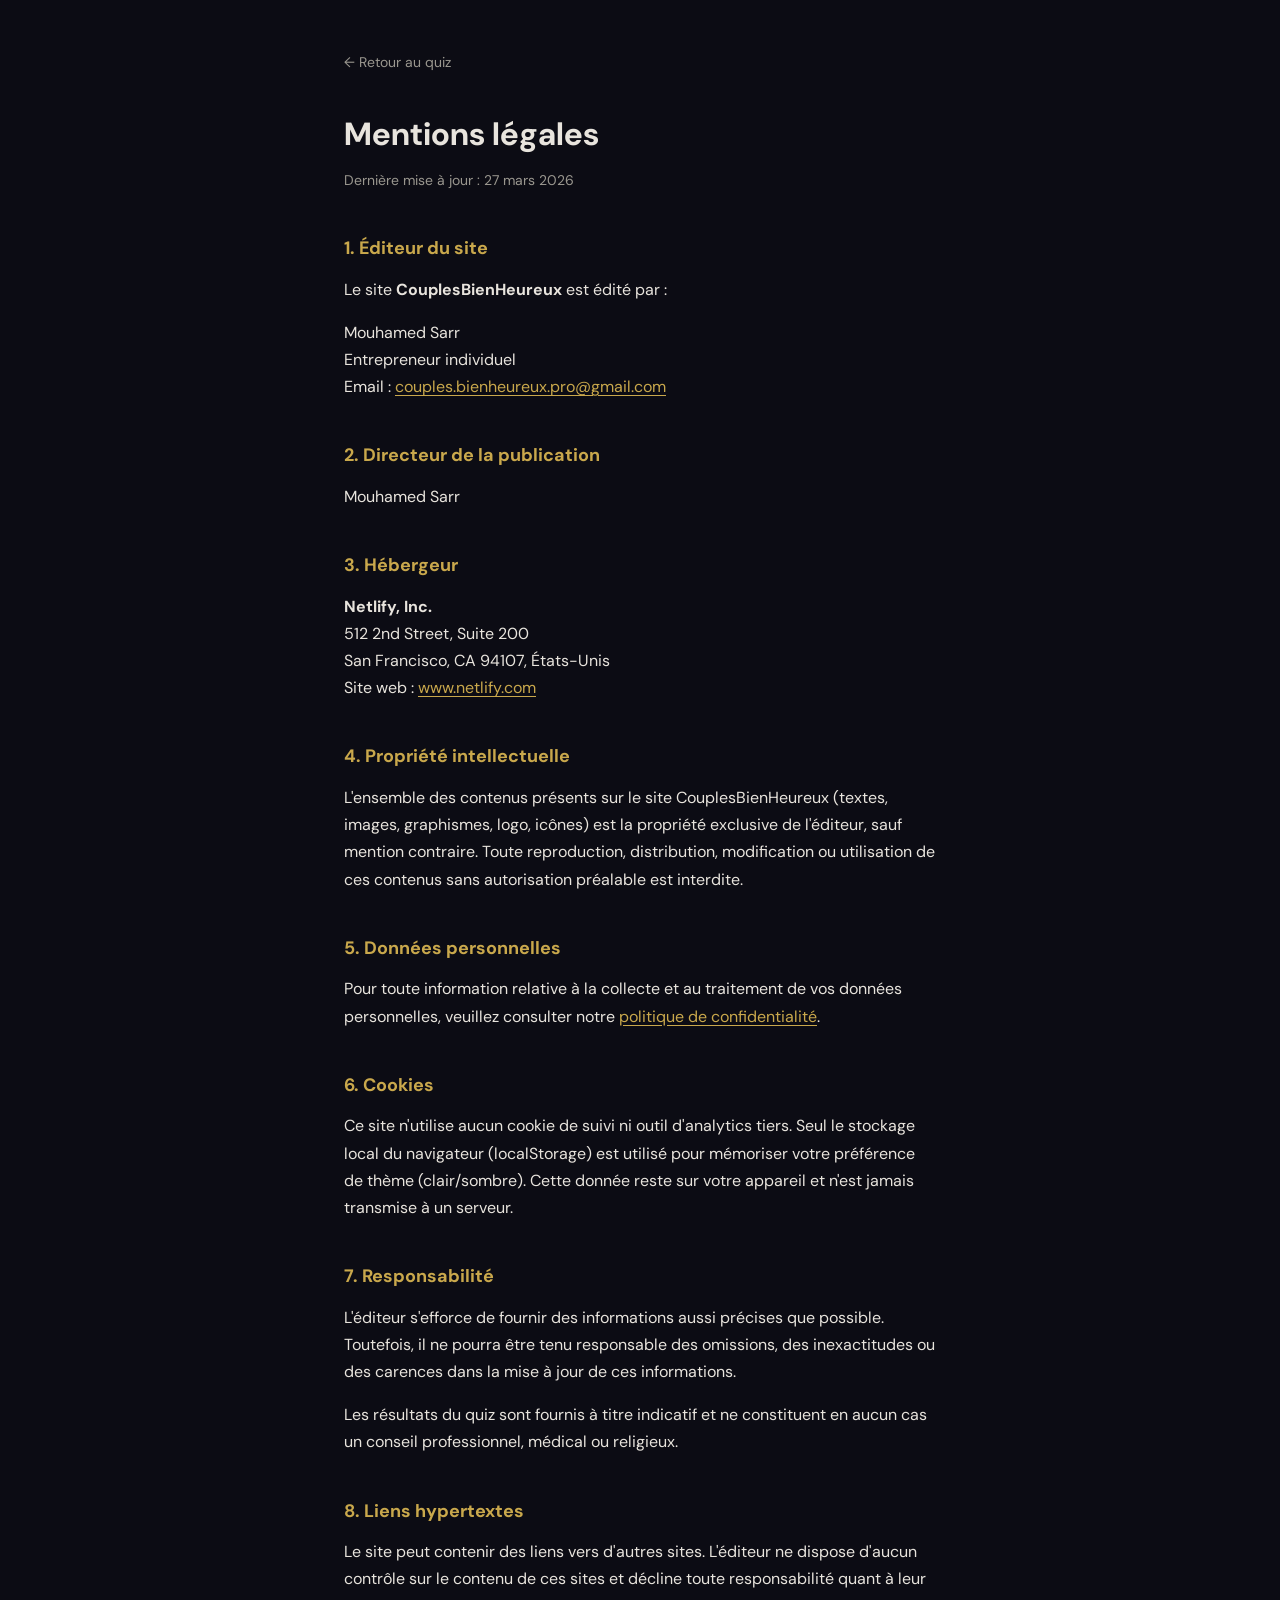
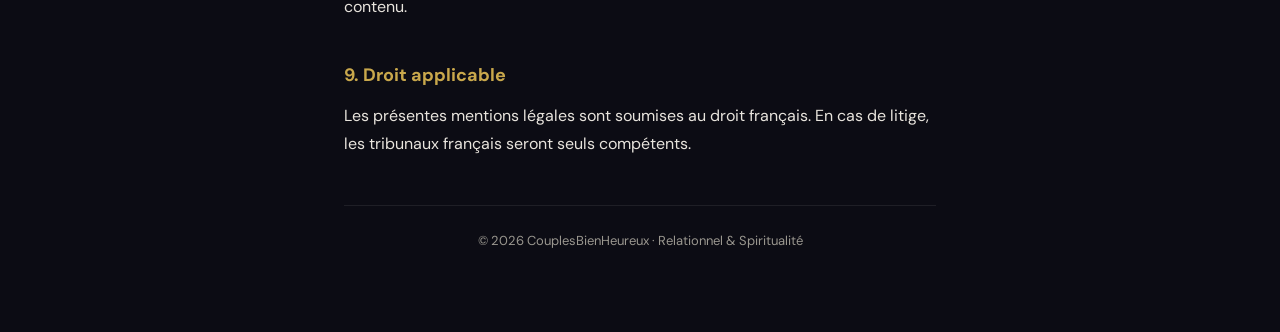
==== mentions-legales.html @ b8d2e743 "Add mentions légales page and fix contact email" ====
<!DOCTYPE html>
<html lang="fr">
<head>
  <meta charset="UTF-8">
  <meta name="viewport" content="width=device-width, initial-scale=1.0">
  <title>Mentions légales | CouplesBienHeureux</title>
  <meta name="description" content="Mentions légales du site CouplesBienHeureux.">
  <link rel="preconnect" href="https://fonts.googleapis.com">
  <link rel="preconnect" href="https://fonts.gstatic.com" crossorigin>
  <link href="https://fonts.googleapis.com/css2?family=DM+Sans:wght@400;500;700&display=swap" rel="stylesheet">
  <style>
    *, *::before, *::after { box-sizing: border-box; margin: 0; padding: 0; }

    :root {
      --bg: #0C0C14;
      --surface: #15151F;
      --text: #E8E4DD;
      --text-muted: #9A978F;
      --accent: #C9A84C;
    }

    body {
      font-family: 'DM Sans', system-ui, sans-serif;
      background: var(--bg);
      color: var(--text);
      line-height: 1.7;
      -webkit-font-smoothing: antialiased;
      -moz-osx-font-smoothing: grayscale;
    }

    .container {
      max-width: 40rem;
      margin: 0 auto;
      padding: 3rem 1.5rem 4rem;
    }

    a {
      color: var(--accent);
      text-decoration: underline;
      text-underline-offset: 3px;
    }

    a:hover { text-decoration-color: transparent; }

    .back-link {
      display: inline-block;
      margin-bottom: 2rem;
      font-size: 0.875rem;
      color: var(--text-muted);
      text-decoration: none;
    }

    .back-link:hover { color: var(--text); }

    h1 {
      font-size: clamp(1.5rem, 4vw, 2rem);
      font-weight: 700;
      margin-bottom: 0.5rem;
      color: var(--text);
    }

    .last-updated {
      font-size: 0.875rem;
      color: var(--text-muted);
      margin-bottom: 2.5rem;
    }

    h2 {
      font-size: 1.125rem;
      font-weight: 700;
      margin-top: 2.5rem;
      margin-bottom: 0.75rem;
      color: var(--accent);
    }

    p, ul { margin-bottom: 1rem; }

    ul { padding-left: 1.25rem; }

    li { margin-bottom: 0.5rem; }

    .footer-legal {
      margin-top: 3rem;
      padding-top: 1.5rem;
      border-top: 1px solid rgba(255, 255, 255, 0.08);
      font-size: 0.8125rem;
      color: var(--text-muted);
      text-align: center;
    }
  </style>
</head>
<body>
  <main class="container">
    <a href="index.html" class="back-link">&larr; Retour au quiz</a>

    <h1>Mentions légales</h1>
    <p class="last-updated">Dernière mise à jour : 27 mars 2026</p>

    <h2>1. Éditeur du site</h2>
    <p>Le site <strong>CouplesBienHeureux</strong> est édité par :</p>
    <p>
      Mouhamed Sarr<br>
      Entrepreneur individuel<br>
      Email : <a href="mailto:couples.bienheureux.pro@gmail.com">couples.bienheureux.pro@gmail.com</a>
    </p>

    <h2>2. Directeur de la publication</h2>
    <p>Mouhamed Sarr</p>

    <h2>3. Hébergeur</h2>
    <p>
      <strong>Netlify, Inc.</strong><br>
      512 2nd Street, Suite 200<br>
      San Francisco, CA 94107, États-Unis<br>
      Site web : <a href="https://www.netlify.com" target="_blank" rel="noopener">www.netlify.com</a>
    </p>

    <h2>4. Propriété intellectuelle</h2>
    <p>L'ensemble des contenus présents sur le site CouplesBienHeureux (textes, images, graphismes, logo, icônes) est la propriété exclusive de l'éditeur, sauf mention contraire. Toute reproduction, distribution, modification ou utilisation de ces contenus sans autorisation préalable est interdite.</p>

    <h2>5. Données personnelles</h2>
    <p>Pour toute information relative à la collecte et au traitement de vos données personnelles, veuillez consulter notre <a href="privacy.html">politique de confidentialité</a>.</p>

    <h2>6. Cookies</h2>
    <p>Ce site n'utilise aucun cookie de suivi ni outil d'analytics tiers. Seul le stockage local du navigateur (localStorage) est utilisé pour mémoriser votre préférence de thème (clair/sombre). Cette donnée reste sur votre appareil et n'est jamais transmise à un serveur.</p>

    <h2>7. Responsabilité</h2>
    <p>L'éditeur s'efforce de fournir des informations aussi précises que possible. Toutefois, il ne pourra être tenu responsable des omissions, des inexactitudes ou des carences dans la mise à jour de ces informations.</p>
    <p>Les résultats du quiz sont fournis à titre indicatif et ne constituent en aucun cas un conseil professionnel, médical ou religieux.</p>

    <h2>8. Liens hypertextes</h2>
    <p>Le site peut contenir des liens vers d'autres sites. L'éditeur ne dispose d'aucun contrôle sur le contenu de ces sites et décline toute responsabilité quant à leur contenu.</p>

    <h2>9. Droit applicable</h2>
    <p>Les présentes mentions légales sont soumises au droit français. En cas de litige, les tribunaux français seront seuls compétents.</p>

    <footer class="footer-legal">
      <p>&copy; 2026 CouplesBienHeureux &middot; Relationnel &amp; Spiritualité</p>
    </footer>
  </main>
</body>
</html>
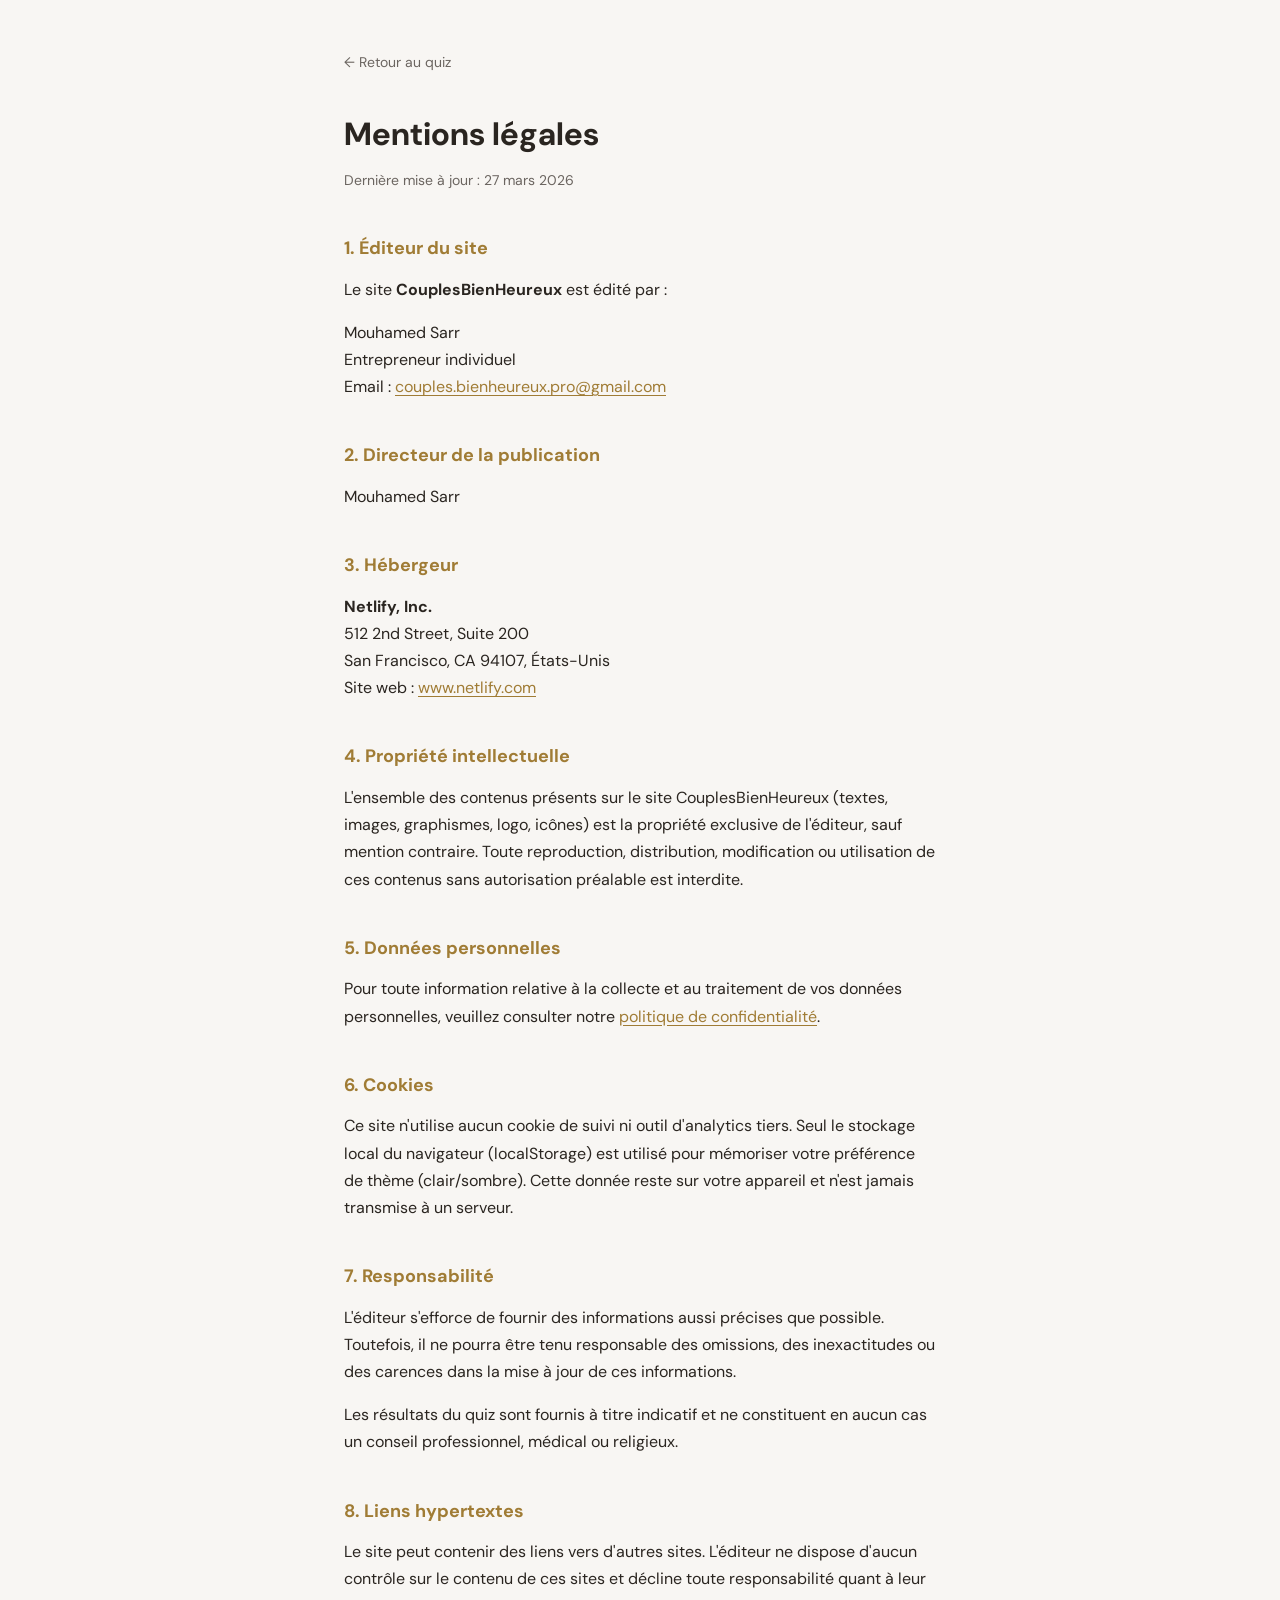
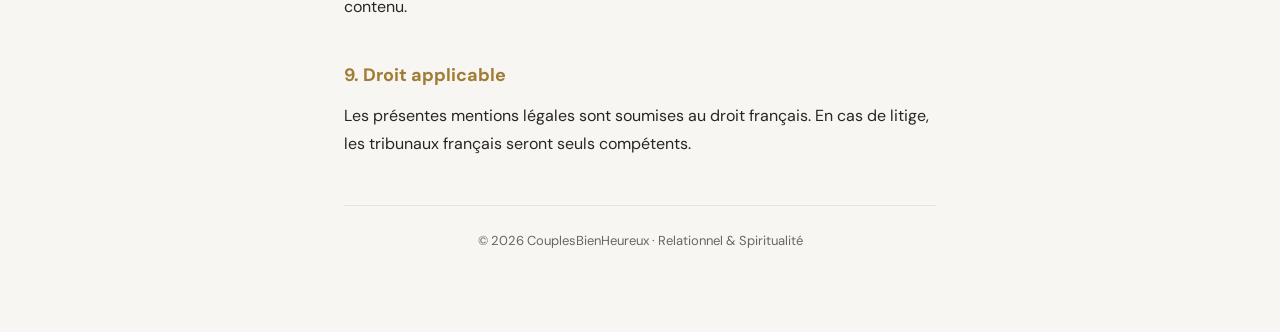
==== commit e29443f9: "Sync light/dark theme across all pages via localStorage" ====
--- a/mentions-legales.html
+++ b/mentions-legales.html
@@ -17,6 +17,33 @@
       --text: #E8E4DD;
       --text-muted: #9A978F;
       --accent: #C9A84C;
+    }
+
+    @media (prefers-color-scheme: light) {
+      :root:not([data-theme="dark"]) {
+        --bg: #F8F6F3;
+        --surface: #EFECEA;
+        --text: #2A2520;
+        --text-muted: #6B6560;
+        --accent: #A07C35;
+      }
+    }
+
+    [data-theme="light"] {
+      --bg: #F8F6F3;
+      --surface: #EFECEA;
+      --text: #2A2520;
+      --text-muted: #6B6560;
+      --accent: #A07C35;
+    }
+
+    @media (prefers-color-scheme: light) {
+      :root:not([data-theme="dark"]) .footer-legal {
+        border-top-color: rgba(0, 0, 0, 0.08);
+      }
+    }
+    [data-theme="light"] .footer-legal {
+      border-top-color: rgba(0, 0, 0, 0.08);
     }
 
     body {
@@ -138,5 +165,8 @@
       <p>&copy; 2026 CouplesBienHeureux &middot; Relationnel &amp; Spiritualité</p>
     </footer>
   </main>
+  <script>
+    (function(){try{var t=localStorage.getItem('cbh-theme');if(t==='light'||t==='dark')document.documentElement.setAttribute('data-theme',t);}catch(e){}})();
+  </script>
 </body>
 </html>
